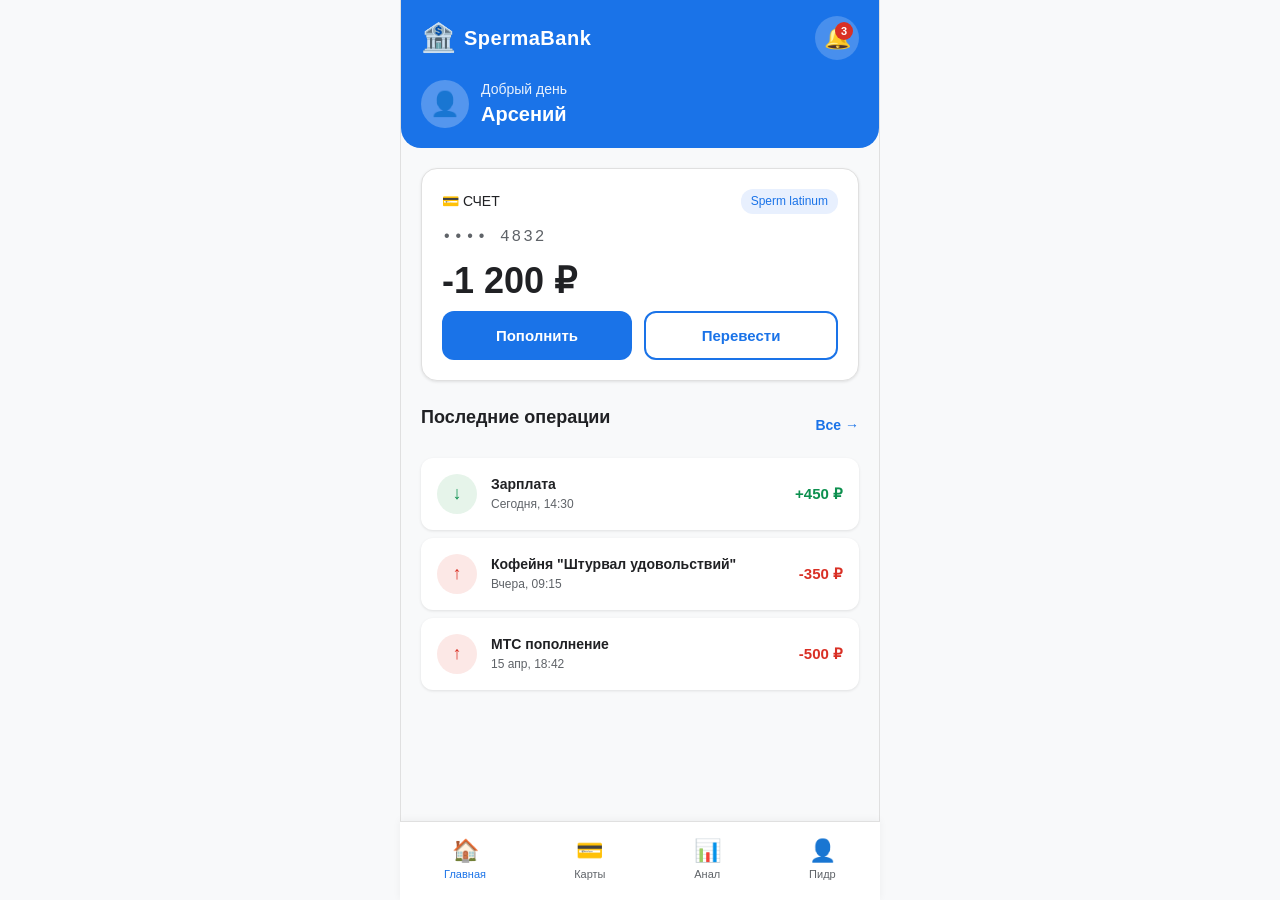
==== index.html @ de1b1887 "Add files via upload" ====
<!DOCTYPE html>
<html lang="ru">
<head>
    <meta charset="UTF-8">
    <meta name="viewport" content="width=device-width, initial-scale=1.0, maximum-scale=1.0, user-scalable=no">
    <title>SpermMobile</title>
    <link rel="stylesheet" href="styles.css">
</head>
<body>
    <!-- Верхняя панель -->
    <header class="header">
        <div class="header-top">
            <div class="logo">
                <span class="logo-icon">🏦</span>
                <span class="logo-text">SpermaBank</span>
            </div>
            <button class="notification-btn">
                <span class="bell-icon">🔔</span>
                <span class="badge">3</span>
            </button>
        </div>
        <div class="user-greeting">
            <div class="avatar">👤</div>
            <div>
                <div class="greeting-text">Добрый день</div>
                <div class="user-name">Арсений</div>
            </div>
        </div>
    </header>

    <!-- Основной контент -->
    <main class="main-content">
        <!-- Баланс карты -->
        <section class="balance-card">
            <div class="card-header">
                <span>💳 СЧЕТ</span>
                <span class="card-type">Sperm latinum</span>
            </div>
            <div class="card-number">•••• 4832</div>
            <div class="balance-amount">-1 200 ₽</div>
            <div class="card-actions">
                <button class="action-btn">Пополнить</button>
                <button class="action-btn outline">Перевести</button>
            </div>
        </section>

        <!-- История операций -->
        <section class="history">
            <div class="history-header">
                <h2 class="section-title">Последние операции</h2>
                <button class="link-btn">Все →</button>
            </div>
            <div class="transaction">
                <div class="transaction-icon income">↓</div>
                <div class="transaction-info">
                    <div class="transaction-name">Зарплата</div>
                    <div class="transaction-date">Сегодня, 14:30</div>
                </div>
                <div class="transaction-amount income">+450 ₽</div>
            </div>
            <div class="transaction">
                <div class="transaction-icon expense">↑</div>
                <div class="transaction-info">
                    <div class="transaction-name">Кофейня "Штурвал удовольствий"</div>
                    <div class="transaction-date">Вчера, 09:15</div>
                </div>
                <div class="transaction-amount expense">-350 ₽</div>
            </div>
            <div class="transaction">
                <div class="transaction-icon expense">↑</div>
                <div class="transaction-info">
                    <div class="transaction-name">МТС пополнение</div>
                    <div class="transaction-date">15 апр, 18:42</div>
                </div>
                <div class="transaction-amount expense">-500 ₽</div>
            </div>
        </section>

    <!-- Нижняя навигация -->
    <nav class="bottom-nav">
        <button class="nav-item active">
            <span class="nav-icon">🏠</span>
            <span>Главная</span>
        </button>
        <button class="nav-item">
            <span class="nav-icon">💳</span>
            <span>Карты</span>
        </button>
        <button class="nav-item">
            <span class="nav-icon">📊</span>
            <span>Анал</span>
        </button>
        <button class="nav-item">
            <span class="nav-icon">👤</span>
            <span>Пидр</span>
        </button>
    </nav>
</body>
</html>
---- styles.css ----
/* Базовые стили для мобильного банка */
* {
    margin: 0;
    padding: 0;
    box-sizing: border-box;
    -webkit-tap-highlight-color: transparent;
}

:root {
    --primary: #1a73e8;
    --primary-dark: #1557b0;
    --success: #0d904f;
    --danger: #d93025;
    --bg: #f8f9fa;
    --card-bg: #ffffff;
    --text: #202124;
    --text-secondary: #5f6368;
    --border: #e0e0e0;
    --shadow: 0 1px 3px rgba(0,0,0,0.1);
    --radius: 16px;
}

body {
    font-family: -apple-system, BlinkMacSystemFont, 'Segoe UI', Roboto, Oxygen, Ubuntu, sans-serif;
    background: var(--bg);
    color: var(--text);
    max-width: 480px;
    margin: 0 auto;
    min-height: 100vh;
    position: relative;
    padding-bottom: 80px;
    line-height: 1.4;
    -webkit-font-smoothing: antialiased;
}

/* Шапка */
.header {
    background: var(--primary);
    color: white;
    padding: 16px 20px 20px;
    border-radius: 0 0 20px 20px;
}

.header-top {
    display: flex;
    justify-content: space-between;
    align-items: center;
    margin-bottom: 20px;
}

.logo {
    display: flex;
    align-items: center;
    gap: 8px;
}

.logo-icon {
    font-size: 28px;
}

.logo-text {
    font-size: 20px;
    font-weight: 700;
    letter-spacing: 0.5px;
}

.notification-btn {
    background: rgba(255,255,255,0.2);
    border: none;
    color: white;
    width: 44px;
    height: 44px;
    border-radius: 50%;
    font-size: 20px;
    position: relative;
    cursor: pointer;
    display: flex;
    align-items: center;
    justify-content: center;
}

.bell-icon {
    font-size: 22px;
}

.badge {
    position: absolute;
    top: 6px;
    right: 6px;
    background: var(--danger);
    color: white;
    font-size: 11px;
    font-weight: 700;
    width: 18px;
    height: 18px;
    border-radius: 50%;
    display: flex;
    align-items: center;
    justify-content: center;
}

.user-greeting {
    display: flex;
    align-items: center;
    gap: 12px;
}

.avatar {
    width: 48px;
    height: 48px;
    background: rgba(255,255,255,0.25);
    border-radius: 50%;
    display: flex;
    align-items: center;
    justify-content: center;
    font-size: 24px;
}

.greeting-text {
    font-size: 14px;
    opacity: 0.9;
}

.user-name {
    font-size: 20px;
    font-weight: 600;
}

/* Основной контент */
.main-content {
    padding: 20px;
}

/* Карта баланса */
.balance-card {
    background: var(--card-bg);
    border-radius: var(--radius);
    padding: 20px;
    box-shadow: var(--shadow);
    margin-bottom: 24px;
    border: 1px solid var(--border);
}

.card-header {
    display: flex;
    justify-content: space-between;
    align-items: center;
    margin-bottom: 12px;
    font-size: 14px;
}

.card-type {
    font-size: 12px;
    background: #e8f0fe;
    color: var(--primary);
    padding: 4px 10px;
    border-radius: 12px;
    font-weight: 500;
}

.card-number {
    font-family: 'Courier New', monospace;
    font-size: 16px;
    color: var(--text-secondary);
    margin-bottom: 8px;
    letter-spacing: 2px;
}

.balance-amount {
    font-size: 36px;
    font-weight: 700;
    color: var(--text);
    margin-bottom: 4px;
}

.balance-change {
    font-size: 14px;
    font-weight: 500;
    margin-bottom: 16px;
}

.balance-change.positive {
    color: var(--success);
}

.card-actions {
    display: flex;
    gap: 12px;
}

.action-btn {
    flex: 1;
    padding: 14px;
    border-radius: 12px;
    border: none;
    font-size: 15px;
    font-weight: 600;
    cursor: pointer;
    background: var(--primary);
    color: white;
}

.action-btn.outline {
    background: white;
    color: var(--primary);
    border: 2px solid var(--primary);
}

/* Секции */
.section-title {
    font-size: 18px;
    font-weight: 700;
    margin-bottom: 16px;
    color: var(--text);
}

/* Сетка действий */
.quick-actions {
    margin-bottom: 24px;
}

.actions-grid {
    display: grid;
    grid-template-columns: repeat(3, 1fr);
    gap: 12px;
}

.action-item {
    background: var(--card-bg);
    border: 1px solid var(--border);
    border-radius: 12px;
    padding: 20px 12px;
    display: flex;
    flex-direction: column;
    align-items: center;
    gap: 8px;
    cursor: pointer;
    font-size: 13px;
    font-weight: 500;
    color: var(--text);
    box-shadow: var(--shadow);
    transition: transform 0.1s;
}

.action-item:active {
    transform: scale(0.97);
}

.action-icon {
    font-size: 28px;
}

/* История */
.history {
    margin-bottom: 24px;
}

.history-header {
    display: flex;
    justify-content: space-between;
    align-items: center;
    margin-bottom: 12px;
}

.link-btn {
    background: none;
    border: none;
    color: var(--primary);
    font-weight: 600;
    font-size: 14px;
    cursor: pointer;
}

.transaction {
    display: flex;
    align-items: center;
    gap: 14px;
    background: var(--card-bg);
    padding: 16px;
    border-radius: 12px;
    margin-bottom: 8px;
    box-shadow: var(--shadow);
}

.transaction-icon {
    width: 40px;
    height: 40px;
    border-radius: 50%;
    display: flex;
    align-items: center;
    justify-content: center;
    font-weight: 700;
    font-size: 18px;
    flex-shrink: 0;
}

.transaction-icon.income {
    background: #e6f4ea;
    color: var(--success);
}

.transaction-icon.expense {
    background: #fce8e6;
    color: var(--danger);
}

.transaction-info {
    flex: 1;
}

.transaction-name {
    font-weight: 600;
    font-size: 14px;
    margin-bottom: 2px;
}

.transaction-date {
    font-size: 12px;
    color: var(--text-secondary);
}

.transaction-amount {
    font-weight: 700;
    font-size: 15px;
}

.transaction-amount.income {
    color: var(--success);
}

.transaction-amount.expense {
    color: var(--danger);
}

/* Предложения */
.offers {
    margin-bottom: 24px;
}

.offer-card {
    background: linear-gradient(135deg, #667eea 0%, #764ba2 100%);
    border-radius: var(--radius);
    padding: 20px;
    margin-bottom: 12px;
    color: white;
}

.offer-card.savings {
    background: linear-gradient(135deg, #0ba360 0%, #3cba92 100%);
}

.offer-content {
    position: relative;
}

.offer-badge {
    display: inline-block;
    background: rgba(255,255,255,0.3);
    padding: 4px 12px;
    border-radius: 20px;
    font-size: 12px;
    font-weight: 600;
    margin-bottom: 12px;
}

.offer-content h3 {
    font-size: 18px;
    margin-bottom: 6px;
}

.offer-content p {
    font-size: 14px;
    margin-bottom: 14px;
    opacity: 0.95;
}

.offer-btn {
    background: white;
    color: #333;
    border: none;
    padding: 10px 24px;
    border-radius: 25px;
    font-weight: 700;
    font-size: 14px;
    cursor: pointer;
}

/* Нижняя навигация */
.bottom-nav {
    position: fixed;
    bottom: 0;
    left: 50%;
    transform: translateX(-50%);
    width: 100%;
    max-width: 480px;
    background: var(--card-bg);
    display: flex;
    justify-content: space-around;
    padding: 8px 0 12px;
    border-top: 1px solid var(--border);
    box-shadow: 0 -1px 8px rgba(0,0,0,0.05);
    z-index: 100;
}

.nav-item {
    background: none;
    border: none;
    display: flex;
    flex-direction: column;
    align-items: center;
    gap: 4px;
    font-size: 11px;
    color: var(--text-secondary);
    cursor: pointer;
    padding: 8px 16px;
    border-radius: 12px;
    transition: all 0.2s;
    font-weight: 500;
}

.nav-item.active {
    color: var(--primary);
}

.nav-icon {
    font-size: 22px;
}

/* Адаптивность для разных мобильных */
@media (max-width: 380px) {
    .balance-amount {
        font-size: 30px;
    }
    
    .actions-grid {
        grid-template-columns: repeat(3, 1fr);
        gap: 8px;
    }
    
    .action-item {
        padding: 14px 8px;
    }
}

@media (min-width: 481px) {
    body {
        border-left: 1px solid var(--border);
        border-right: 1px solid var(--border);
    }
}
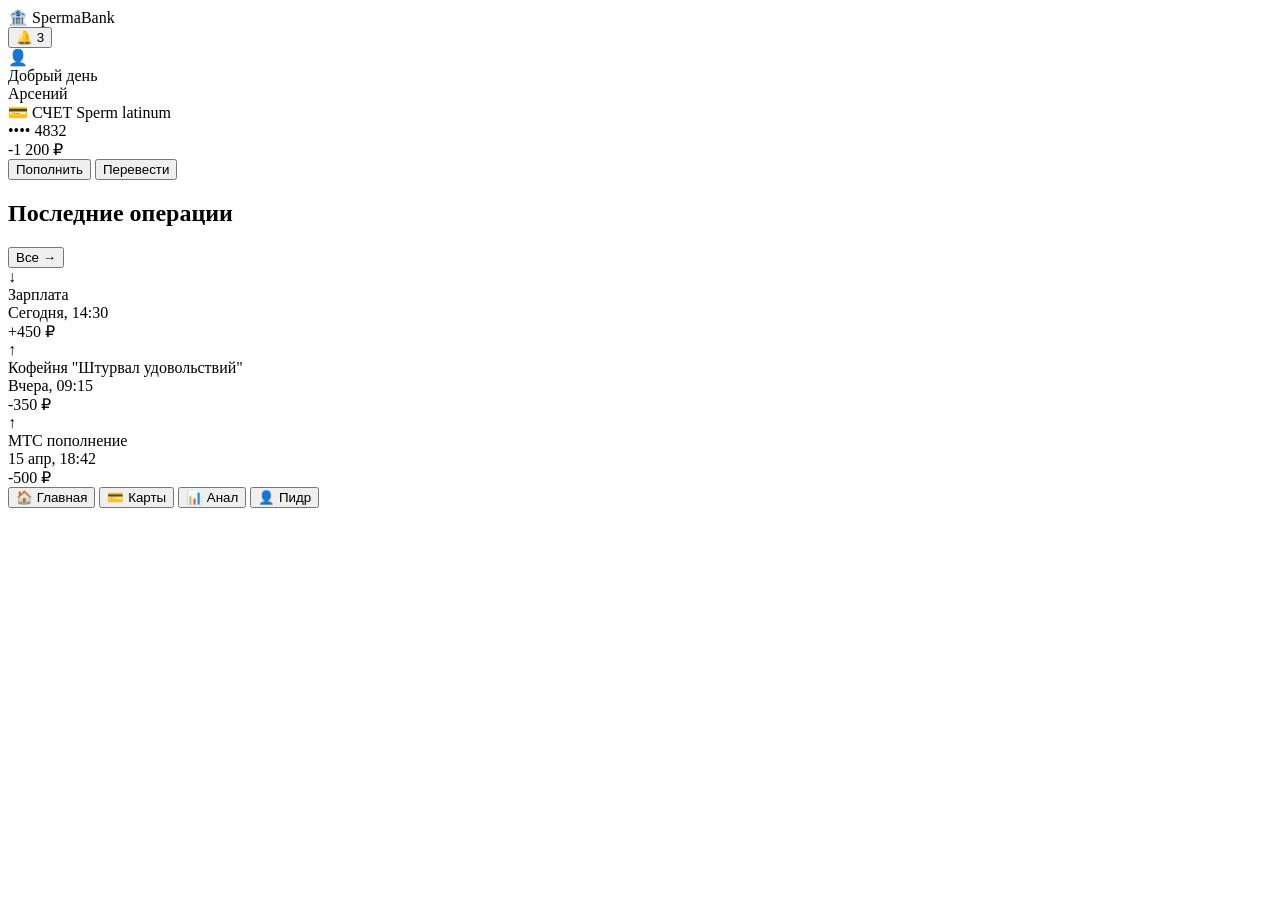
==== commit b85b13d2: "Update index.html" ====
--- a/index.html
+++ b/index.html
@@ -3,10 +3,21 @@
 <head>
     <meta charset="UTF-8">
     <meta name="viewport" content="width=device-width, initial-scale=1.0, maximum-scale=1.0, user-scalable=no">
-    <title>SpermMobile</title>
-    <link rel="stylesheet" href="styles.css">
-</head>
-<body>
+    
+    <!-- Иконка для iOS (iPhone/iPad) при добавлении на домашний экран -->
+    <link rel="apple-touch-icon" href="Иконка.png">
+    <link rel="apple-touch-icon" sizes="180x180" href="Иконка.png">
+    <link rel="apple-touch-icon" sizes="152x152" href="Иконка.png">
+    <link rel="apple-touch-icon" sizes="120x120" href="Иконка.png">
+    
+    <!-- Дополнительно: стандартный favicon -->
+    <link rel="icon" type="image/png" href="Иконка.png">
+    <link rel="shortcut icon" type="image/png" href="Иконка.png">
+    
+    <!-- Настройка отображения как веб-приложения на iOS -->
+    <meta name="apple-mobile-web-app-capable" content="yes">
+    <meta name="apple-mobile-web-app-status-bar-style" content="black-translucent">
+    <meta name="apple-mobile-web-app-title" content="МобайлБанк">
     <!-- Верхняя панель -->
     <header class="header">
         <div class="header-top">
@@ -96,4 +107,4 @@
         </button>
     </nav>
 </body>
-</html>+</html>
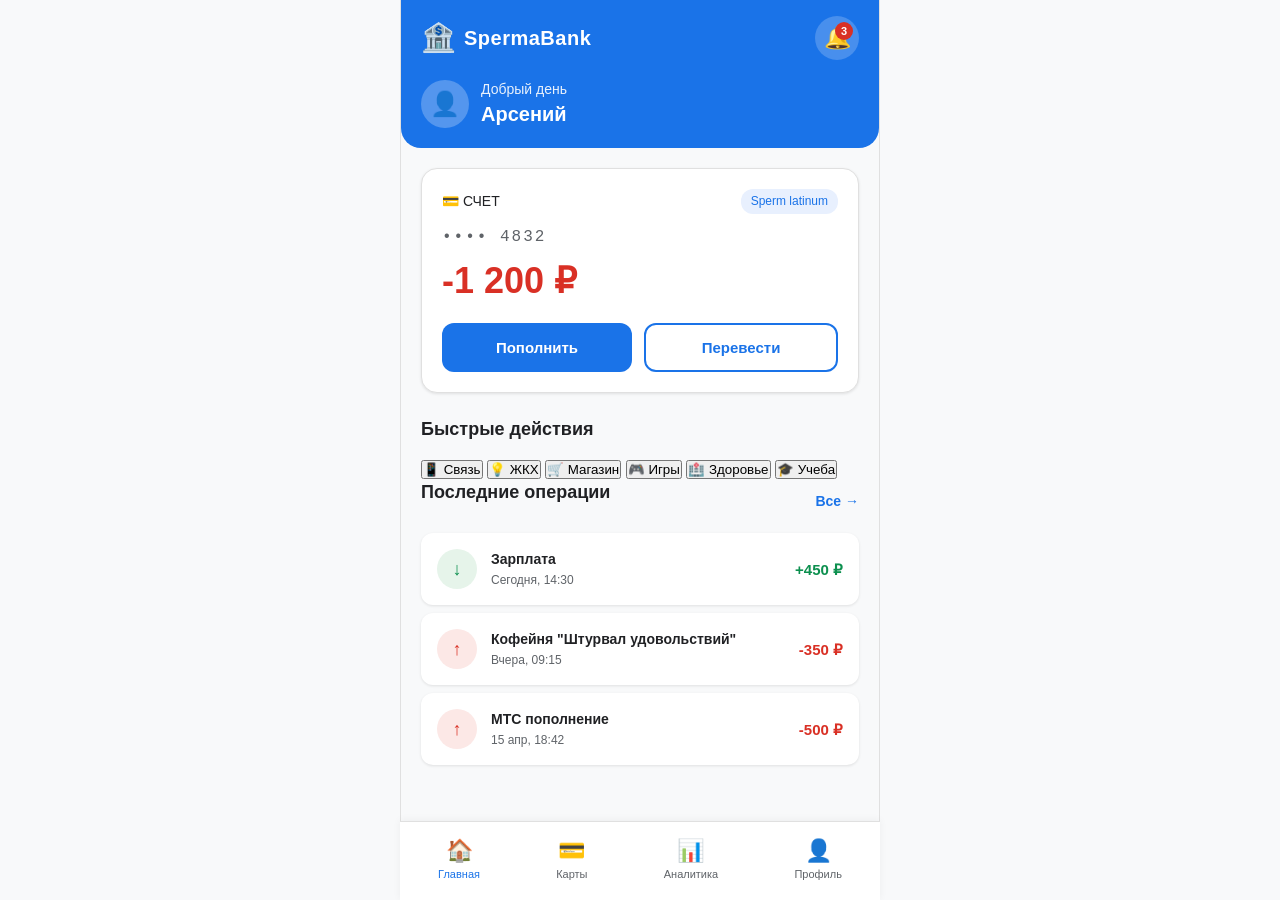
==== commit 6f93c2b2: "Update index.html" ====
--- a/index.html
+++ b/index.html
@@ -17,7 +17,12 @@
     <!-- Настройка отображения как веб-приложения на iOS -->
     <meta name="apple-mobile-web-app-capable" content="yes">
     <meta name="apple-mobile-web-app-status-bar-style" content="black-translucent">
-    <meta name="apple-mobile-web-app-title" content="МобайлБанк">
+    <meta name="apple-mobile-web-app-title" content="SpermaBank">
+    
+    <title>SpermaBank</title>
+    <link rel="stylesheet" href="styles.css">
+</head>
+<body>
     <!-- Верхняя панель -->
     <header class="header">
         <div class="header-top">
@@ -48,10 +53,41 @@
                 <span class="card-type">Sperm latinum</span>
             </div>
             <div class="card-number">•••• 4832</div>
-            <div class="balance-amount">-1 200 ₽</div>
+            <div class="balance-amount negative">-1 200 ₽</div>
             <div class="card-actions">
                 <button class="action-btn">Пополнить</button>
                 <button class="action-btn outline">Перевести</button>
+            </div>
+        </section>
+
+        <!-- Быстрые действия -->
+        <section class="quick-actions">
+            <h2 class="section-title">Быстрые действия</h2>
+            <div class="actions-grid">
+                <button class="action-item">
+                    <span class="action-icon">📱</span>
+                    <span>Связь</span>
+                </button>
+                <button class="action-item">
+                    <span class="action-icon">💡</span>
+                    <span>ЖКХ</span>
+                </button>
+                <button class="action-item">
+                    <span class="action-icon">🛒</span>
+                    <span>Магазин</span>
+                </button>
+                <button class="action-item">
+                    <span class="action-icon">🎮</span>
+                    <span>Игры</span>
+                </button>
+                <button class="action-item">
+                    <span class="action-icon">🏥</span>
+                    <span>Здоровье</span>
+                </button>
+                <button class="action-item">
+                    <span class="action-icon">🎓</span>
+                    <span>Учеба</span>
+                </button>
             </div>
         </section>
 
@@ -86,6 +122,7 @@
                 <div class="transaction-amount expense">-500 ₽</div>
             </div>
         </section>
+    </main>
 
     <!-- Нижняя навигация -->
     <nav class="bottom-nav">
@@ -99,11 +136,11 @@
         </button>
         <button class="nav-item">
             <span class="nav-icon">📊</span>
-            <span>Анал</span>
+            <span>Аналитика</span>
         </button>
         <button class="nav-item">
             <span class="nav-icon">👤</span>
-            <span>Пидр</span>
+            <span>Профиль</span>
         </button>
     </nav>
 </body>
--- a/styles.css
+++ b/styles.css
@@ -0,0 +1,351 @@
+/* Базовые стили для мобильного банка */
+* {
+    margin: 0;
+    padding: 0;
+    box-sizing: border-box;
+    -webkit-tap-highlight-color: transparent;
+}
+
+:root {
+    --primary: #1a73e8;
+    --primary-dark: #1557b0;
+    --success: #0d904f;
+    --danger: #d93025;
+    --bg: #f8f9fa;
+    --card-bg: #ffffff;
+    --text: #202124;
+    --text-secondary: #5f6368;
+    --border: #e0e0e0;
+    --shadow: 0 1px 3px rgba(0,0,0,0.1);
+    --radius: 16px;
+}
+
+body {
+    font-family: -apple-system, BlinkMacSystemFont, 'Segoe UI', Roboto, Oxygen, Ubuntu, sans-serif;
+    background: var(--bg);
+    color: var(--text);
+    max-width: 480px;
+    margin: 0 auto;
+    min-height: 100vh;
+    position: relative;
+    padding-bottom: 80px;
+    line-height: 1.4;
+    -webkit-font-smoothing: antialiased;
+}
+
+/* Шапка */
+.header {
+    background: var(--primary);
+    color: white;
+    padding: 16px 20px 20px;
+    border-radius: 0 0 20px 20px;
+}
+
+.header-top {
+    display: flex;
+    justify-content: space-between;
+    align-items: center;
+    margin-bottom: 20px;
+}
+
+.logo {
+    display: flex;
+    align-items: center;
+    gap: 8px;
+}
+
+.logo-icon {
+    font-size: 28px;
+}
+
+.logo-text {
+    font-size: 20px;
+    font-weight: 700;
+    letter-spacing: 0.5px;
+}
+
+.notification-btn {
+    background: rgba(255,255,255,0.2);
+    border: none;
+    color: white;
+    width: 44px;
+    height: 44px;
+    border-radius: 50%;
+    font-size: 20px;
+    position: relative;
+    cursor: pointer;
+    display: flex;
+    align-items: center;
+    justify-content: center;
+}
+
+.bell-icon {
+    font-size: 22px;
+}
+
+.badge {
+    position: absolute;
+    top: 6px;
+    right: 6px;
+    background: var(--danger);
+    color: white;
+    font-size: 11px;
+    font-weight: 700;
+    width: 18px;
+    height: 18px;
+    border-radius: 50%;
+    display: flex;
+    align-items: center;
+    justify-content: center;
+}
+
+.user-greeting {
+    display: flex;
+    align-items: center;
+    gap: 12px;
+}
+
+.avatar {
+    width: 48px;
+    height: 48px;
+    background: rgba(255,255,255,0.25);
+    border-radius: 50%;
+    display: flex;
+    align-items: center;
+    justify-content: center;
+    font-size: 24px;
+}
+
+.greeting-text {
+    font-size: 14px;
+    opacity: 0.9;
+}
+
+.user-name {
+    font-size: 20px;
+    font-weight: 600;
+}
+
+/* Основной контент */
+.main-content {
+    padding: 20px;
+}
+
+/* Карта баланса */
+.balance-card {
+    background: var(--card-bg);
+    border-radius: var(--radius);
+    padding: 20px;
+    box-shadow: var(--shadow);
+    margin-bottom: 24px;
+    border: 1px solid var(--border);
+}
+
+.card-header {
+    display: flex;
+    justify-content: space-between;
+    align-items: center;
+    margin-bottom: 12px;
+    font-size: 14px;
+}
+
+.card-type {
+    font-size: 12px;
+    background: #e8f0fe;
+    color: var(--primary);
+    padding: 4px 10px;
+    border-radius: 12px;
+    font-weight: 500;
+}
+
+.card-number {
+    font-family: 'Courier New', monospace;
+    font-size: 16px;
+    color: var(--text-secondary);
+    margin-bottom: 8px;
+    letter-spacing: 2px;
+}
+
+.balance-amount {
+    font-size: 36px;
+    font-weight: 700;
+    color: var(--danger);
+    margin-bottom: 16px;
+}
+
+.card-actions {
+    display: flex;
+    gap: 12px;
+}
+
+.action-btn {
+    flex: 1;
+    padding: 14px;
+    border-radius: 12px;
+    border: none;
+    font-size: 15px;
+    font-weight: 600;
+    cursor: pointer;
+    background: var(--primary);
+    color: white;
+    transition: background 0.2s;
+}
+
+.action-btn:hover {
+    background: var(--primary-dark);
+}
+
+.action-btn.outline {
+    background: white;
+    color: var(--primary);
+    border: 2px solid var(--primary);
+}
+
+.action-btn.outline:hover {
+    background: #f0f6ff;
+}
+
+/* Секции */
+.section-title {
+    font-size: 18px;
+    font-weight: 700;
+    margin-bottom: 16px;
+    color: var(--text);
+}
+
+/* История */
+.history {
+    margin-bottom: 24px;
+}
+
+.history-header {
+    display: flex;
+    justify-content: space-between;
+    align-items: center;
+    margin-bottom: 12px;
+}
+
+.link-btn {
+    background: none;
+    border: none;
+    color: var(--primary);
+    font-weight: 600;
+    font-size: 14px;
+    cursor: pointer;
+}
+
+.transaction {
+    display: flex;
+    align-items: center;
+    gap: 14px;
+    background: var(--card-bg);
+    padding: 16px;
+    border-radius: 12px;
+    margin-bottom: 8px;
+    box-shadow: var(--shadow);
+}
+
+.transaction-icon {
+    width: 40px;
+    height: 40px;
+    border-radius: 50%;
+    display: flex;
+    align-items: center;
+    justify-content: center;
+    font-weight: 700;
+    font-size: 18px;
+    flex-shrink: 0;
+}
+
+.transaction-icon.income {
+    background: #e6f4ea;
+    color: var(--success);
+}
+
+.transaction-icon.expense {
+    background: #fce8e6;
+    color: var(--danger);
+}
+
+.transaction-info {
+    flex: 1;
+}
+
+.transaction-name {
+    font-weight: 600;
+    font-size: 14px;
+    margin-bottom: 2px;
+}
+
+.transaction-date {
+    font-size: 12px;
+    color: var(--text-secondary);
+}
+
+.transaction-amount {
+    font-weight: 700;
+    font-size: 15px;
+}
+
+.transaction-amount.income {
+    color: var(--success);
+}
+
+.transaction-amount.expense {
+    color: var(--danger);
+}
+
+/* Нижняя навигация */
+.bottom-nav {
+    position: fixed;
+    bottom: 0;
+    left: 50%;
+    transform: translateX(-50%);
+    width: 100%;
+    max-width: 480px;
+    background: var(--card-bg);
+    display: flex;
+    justify-content: space-around;
+    padding: 8px 0 12px;
+    border-top: 1px solid var(--border);
+    box-shadow: 0 -1px 8px rgba(0,0,0,0.05);
+    z-index: 100;
+}
+
+.nav-item {
+    background: none;
+    border: none;
+    display: flex;
+    flex-direction: column;
+    align-items: center;
+    gap: 4px;
+    font-size: 11px;
+    color: var(--text-secondary);
+    cursor: pointer;
+    padding: 8px 16px;
+    border-radius: 12px;
+    transition: all 0.2s;
+    font-weight: 500;
+}
+
+.nav-item.active {
+    color: var(--primary);
+}
+
+.nav-icon {
+    font-size: 22px;
+}
+
+/* Адаптивность для разных мобильных */
+@media (max-width: 380px) {
+    .balance-amount {
+        font-size: 30px;
+    }
+}
+
+@media (min-width: 481px) {
+    body {
+        border-left: 1px solid var(--border);
+        border-right: 1px solid var(--border);
+    }
+}
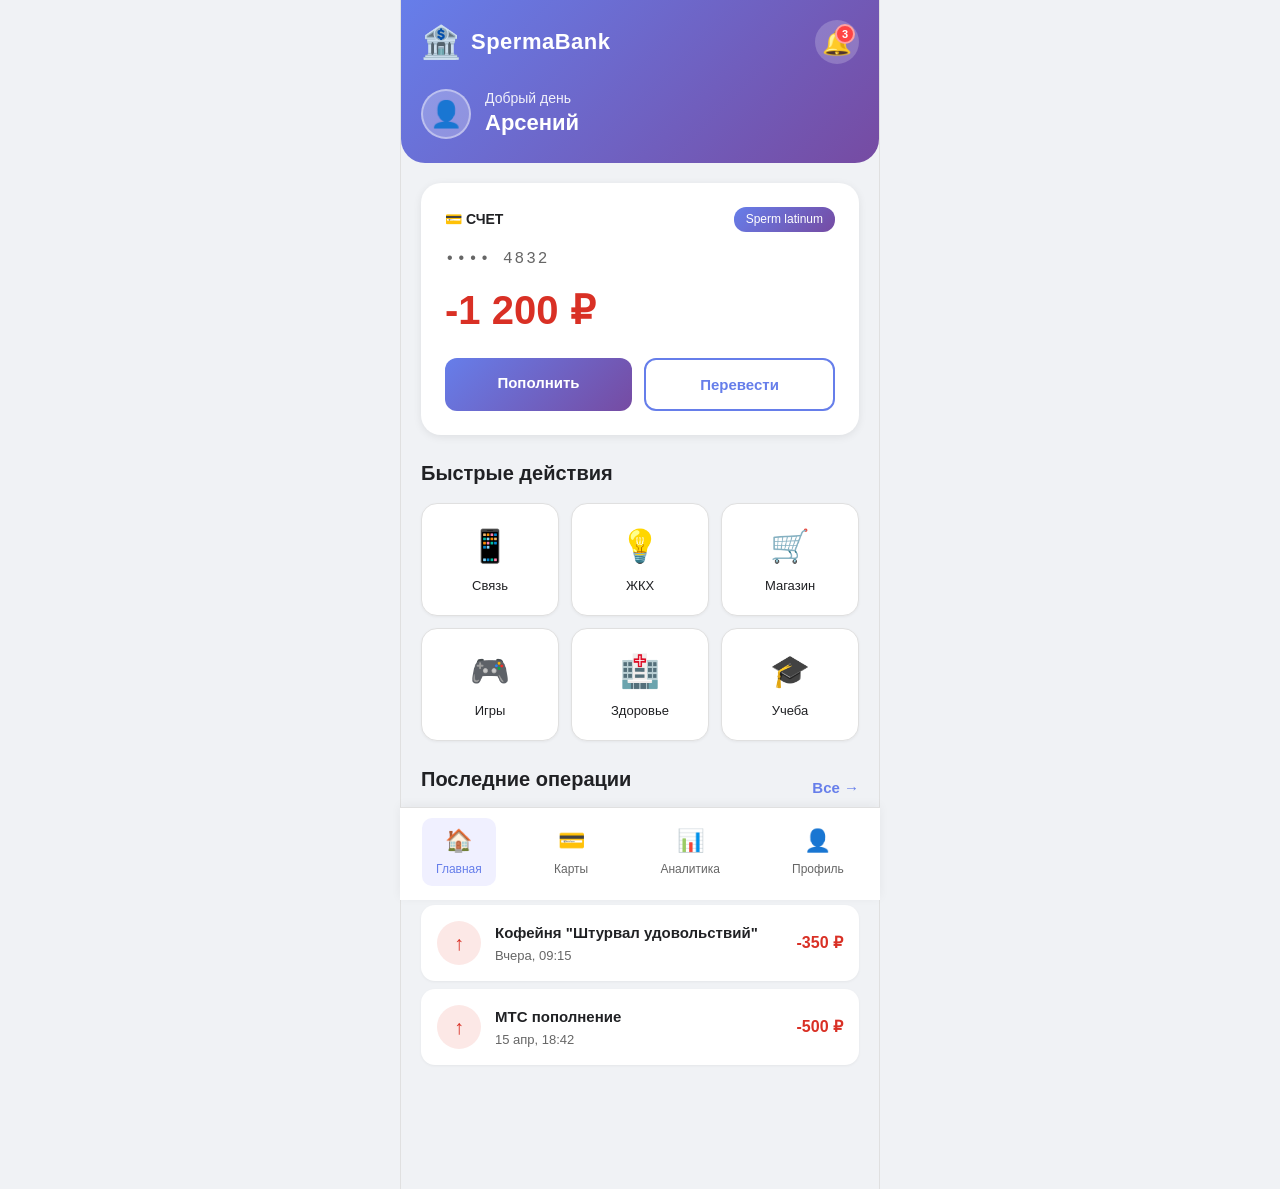
==== commit 309c9249: "Update index.html" ====
--- a/index.html
+++ b/index.html
@@ -20,7 +20,445 @@
     <meta name="apple-mobile-web-app-title" content="SpermaBank">
     
     <title>SpermaBank</title>
-    <link rel="stylesheet" href="styles.css">
+    
+    <style>
+        /* Базовые стили для мобильного банка SpermaBank */
+        * {
+            margin: 0;
+            padding: 0;
+            box-sizing: border-box;
+            -webkit-tap-highlight-color: transparent;
+        }
+
+        :root {
+            --primary: #1a73e8;
+            --primary-dark: #1557b0;
+            --success: #0d904f;
+            --danger: #d93025;
+            --bg: #f8f9fa;
+            --card-bg: #ffffff;
+            --text: #202124;
+            --text-secondary: #5f6368;
+            --border: #e0e0e0;
+            --shadow: 0 1px 3px rgba(0,0,0,0.1);
+            --radius: 16px;
+        }
+
+        body {
+            font-family: -apple-system, BlinkMacSystemFont, 'Segoe UI', Roboto, Oxygen, Ubuntu, sans-serif;
+            background: #f0f2f5;
+            color: var(--text);
+            max-width: 480px;
+            margin: 0 auto;
+            min-height: 100vh;
+            position: relative;
+            padding-bottom: 80px;
+            line-height: 1.4;
+            -webkit-font-smoothing: antialiased;
+        }
+
+        /* Шапка */
+        .header {
+            background: linear-gradient(135deg, #667eea 0%, #764ba2 100%);
+            color: white;
+            padding: 20px 20px 24px;
+            border-radius: 0 0 24px 24px;
+        }
+
+        .header-top {
+            display: flex;
+            justify-content: space-between;
+            align-items: center;
+            margin-bottom: 24px;
+        }
+
+        .logo {
+            display: flex;
+            align-items: center;
+            gap: 10px;
+        }
+
+        .logo-icon {
+            font-size: 32px;
+        }
+
+        .logo-text {
+            font-size: 22px;
+            font-weight: 700;
+            letter-spacing: 0.5px;
+        }
+
+        .notification-btn {
+            background: rgba(255,255,255,0.2);
+            border: none;
+            color: white;
+            width: 44px;
+            height: 44px;
+            border-radius: 50%;
+            font-size: 20px;
+            position: relative;
+            cursor: pointer;
+            display: flex;
+            align-items: center;
+            justify-content: center;
+            transition: background 0.3s;
+        }
+
+        .notification-btn:hover {
+            background: rgba(255,255,255,0.3);
+        }
+
+        .bell-icon {
+            font-size: 24px;
+        }
+
+        .badge {
+            position: absolute;
+            top: 4px;
+            right: 4px;
+            background: #ff4444;
+            color: white;
+            font-size: 11px;
+            font-weight: 700;
+            width: 20px;
+            height: 20px;
+            border-radius: 50%;
+            display: flex;
+            align-items: center;
+            justify-content: center;
+            border: 2px solid rgba(255,255,255,0.5);
+        }
+
+        .user-greeting {
+            display: flex;
+            align-items: center;
+            gap: 14px;
+        }
+
+        .avatar {
+            width: 50px;
+            height: 50px;
+            background: rgba(255,255,255,0.25);
+            border-radius: 50%;
+            display: flex;
+            align-items: center;
+            justify-content: center;
+            font-size: 26px;
+            border: 2px solid rgba(255,255,255,0.4);
+        }
+
+        .greeting-text {
+            font-size: 14px;
+            opacity: 0.9;
+        }
+
+        .user-name {
+            font-size: 22px;
+            font-weight: 600;
+        }
+
+        /* Основной контент */
+        .main-content {
+            padding: 20px;
+        }
+
+        /* Карта баланса */
+        .balance-card {
+            background: white;
+            border-radius: 20px;
+            padding: 24px;
+            box-shadow: 0 2px 8px rgba(0,0,0,0.08);
+            margin-bottom: 24px;
+        }
+
+        .card-header {
+            display: flex;
+            justify-content: space-between;
+            align-items: center;
+            margin-bottom: 16px;
+            font-size: 14px;
+            font-weight: 600;
+        }
+
+        .card-type {
+            font-size: 12px;
+            background: linear-gradient(135deg, #667eea 0%, #764ba2 100%);
+            color: white;
+            padding: 4px 12px;
+            border-radius: 12px;
+            font-weight: 500;
+        }
+
+        .card-number {
+            font-family: 'Courier New', monospace;
+            font-size: 16px;
+            color: #666;
+            margin-bottom: 12px;
+            letter-spacing: 2px;
+        }
+
+        .balance-amount {
+            font-size: 40px;
+            font-weight: 700;
+            color: #d93025;
+            margin-bottom: 20px;
+        }
+
+        .card-actions {
+            display: flex;
+            gap: 12px;
+        }
+
+        .action-btn {
+            flex: 1;
+            padding: 14px;
+            border-radius: 12px;
+            border: none;
+            font-size: 15px;
+            font-weight: 600;
+            cursor: pointer;
+            background: linear-gradient(135deg, #667eea 0%, #764ba2 100%);
+            color: white;
+            text-decoration: none;
+            display: inline-block;
+            text-align: center;
+            transition: all 0.3s;
+        }
+
+        .action-btn:hover {
+            transform: translateY(-2px);
+            box-shadow: 0 4px 15px rgba(102, 126, 234, 0.4);
+        }
+
+        .action-btn.outline {
+            background: white;
+            color: #667eea;
+            border: 2px solid #667eea;
+        }
+
+        .action-btn.outline:hover {
+            background: #f0f0ff;
+        }
+
+        /* Секции */
+        .section-title {
+            font-size: 20px;
+            font-weight: 700;
+            margin-bottom: 16px;
+            color: #202124;
+        }
+
+        /* Сетка быстрых действий */
+        .quick-actions {
+            margin-bottom: 24px;
+        }
+
+        .actions-grid {
+            display: grid;
+            grid-template-columns: repeat(3, 1fr);
+            gap: 12px;
+        }
+
+        .action-item {
+            background: white;
+            border: 1px solid #e0e0e0;
+            border-radius: 16px;
+            padding: 20px 12px;
+            display: flex;
+            flex-direction: column;
+            align-items: center;
+            gap: 8px;
+            cursor: pointer;
+            font-size: 13px;
+            font-weight: 500;
+            color: #202124;
+            box-shadow: 0 1px 3px rgba(0,0,0,0.05);
+            text-decoration: none;
+            transition: all 0.3s;
+        }
+
+        .action-item:hover {
+            transform: translateY(-3px);
+            box-shadow: 0 4px 15px rgba(0,0,0,0.1);
+        }
+
+        .action-icon {
+            font-size: 32px;
+        }
+
+        /* История */
+        .history {
+            margin-bottom: 24px;
+        }
+
+        .history-header {
+            display: flex;
+            justify-content: space-between;
+            align-items: center;
+            margin-bottom: 12px;
+        }
+
+        .link-btn {
+            background: none;
+            border: none;
+            color: #667eea;
+            font-weight: 600;
+            font-size: 15px;
+            cursor: pointer;
+            text-decoration: none;
+            transition: color 0.3s;
+        }
+
+        .link-btn:hover {
+            color: #764ba2;
+        }
+
+        .transaction {
+            display: flex;
+            align-items: center;
+            gap: 14px;
+            background: white;
+            padding: 16px;
+            border-radius: 14px;
+            margin-bottom: 8px;
+            box-shadow: 0 1px 3px rgba(0,0,0,0.05);
+            cursor: pointer;
+            text-decoration: none;
+            color: inherit;
+            transition: all 0.3s;
+        }
+
+        .transaction:hover {
+            transform: translateX(5px);
+            box-shadow: 0 2px 10px rgba(0,0,0,0.1);
+        }
+
+        .transaction-icon {
+            width: 44px;
+            height: 44px;
+            border-radius: 50%;
+            display: flex;
+            align-items: center;
+            justify-content: center;
+            font-weight: 700;
+            font-size: 20px;
+            flex-shrink: 0;
+        }
+
+        .transaction-icon.income {
+            background: #e6f4ea;
+            color: #0d904f;
+        }
+
+        .transaction-icon.expense {
+            background: #fce8e6;
+            color: #d93025;
+        }
+
+        .transaction-info {
+            flex: 1;
+        }
+
+        .transaction-name {
+            font-weight: 600;
+            font-size: 15px;
+            margin-bottom: 4px;
+        }
+
+        .transaction-date {
+            font-size: 13px;
+            color: #666;
+        }
+
+        .transaction-amount {
+            font-weight: 700;
+            font-size: 16px;
+        }
+
+        .transaction-amount.income {
+            color: #0d904f;
+        }
+
+        .transaction-amount.expense {
+            color: #d93025;
+        }
+
+        /* Нижняя навигация */
+        .bottom-nav {
+            position: fixed;
+            bottom: 0;
+            left: 50%;
+            transform: translateX(-50%);
+            width: 100%;
+            max-width: 480px;
+            background: white;
+            display: flex;
+            justify-content: space-around;
+            padding: 10px 0 14px;
+            border-top: 1px solid #e0e0e0;
+            box-shadow: 0 -2px 10px rgba(0,0,0,0.05);
+            z-index: 100;
+        }
+
+        .nav-item {
+            background: none;
+            border: none;
+            display: flex;
+            flex-direction: column;
+            align-items: center;
+            gap: 4px;
+            font-size: 12px;
+            color: #666;
+            cursor: pointer;
+            padding: 8px 14px;
+            border-radius: 10px;
+            font-weight: 500;
+            text-decoration: none;
+            transition: all 0.3s;
+        }
+
+        .nav-item:hover {
+            background: #f0f0ff;
+            color: #667eea;
+        }
+
+        .nav-item.active {
+            color: #667eea;
+            background: #f0f0ff;
+        }
+
+        .nav-icon {
+            font-size: 22px;
+        }
+
+        /* Стили для кнопки уведомлений */
+        .notification-btn {
+            text-decoration: none;
+        }
+
+        /* Адаптивность для маленьких экранов */
+        @media (max-width: 380px) {
+            .balance-amount {
+                font-size: 32px;
+            }
+            
+            .actions-grid {
+                grid-template-columns: repeat(3, 1fr);
+                gap: 8px;
+            }
+            
+            .action-item {
+                padding: 14px 6px;
+            }
+        }
+
+        @media (min-width: 481px) {
+            body {
+                border-left: 1px solid #e0e0e0;
+                border-right: 1px solid #e0e0e0;
+            }
+        }
+    </style>
 </head>
 <body>
     <!-- Верхняя панель -->
@@ -30,13 +468,15 @@
                 <span class="logo-icon">🏦</span>
                 <span class="logo-text">SpermaBank</span>
             </div>
-            <button class="notification-btn">
+            <!-- Кнопка уведомлений -->
+            <a href="notifications.html" target="_blank" class="notification-btn">
                 <span class="bell-icon">🔔</span>
                 <span class="badge">3</span>
-            </button>
+            </a>
         </div>
         <div class="user-greeting">
-            <div class="avatar">👤</div>
+            <!-- Аватар с ссылкой на профиль -->
+            <a href="profile.html" target="_blank" class="avatar" style="text-decoration: none; color: white;">👤</a>
             <div>
                 <div class="greeting-text">Добрый день</div>
                 <div class="user-name">Арсений</div>
@@ -52,11 +492,15 @@
                 <span>💳 СЧЕТ</span>
                 <span class="card-type">Sperm latinum</span>
             </div>
-            <div class="card-number">•••• 4832</div>
-            <div class="balance-amount negative">-1 200 ₽</div>
+            <!-- Номер карты кликабельный -->
+            <a href="card-details.html" target="_blank" style="text-decoration: none; color: inherit;">
+                <div class="card-number">•••• 4832</div>
+            </a>
+            <div class="balance-amount">-1 200 ₽</div>
             <div class="card-actions">
-                <button class="action-btn">Пополнить</button>
-                <button class="action-btn outline">Перевести</button>
+                <!-- Кнопки с ссылками -->
+                <a href="top-up.html" target="_blank" class="action-btn">Пополнить</a>
+                <a href="transfer.html" target="_blank" class="action-btn outline">Перевести</a>
             </div>
         </section>
 
@@ -64,30 +508,30 @@
         <section class="quick-actions">
             <h2 class="section-title">Быстрые действия</h2>
             <div class="actions-grid">
-                <button class="action-item">
+                <a href="mobile-topup.html" target="_blank" class="action-item">
                     <span class="action-icon">📱</span>
                     <span>Связь</span>
-                </button>
-                <button class="action-item">
+                </a>
+                <a href="utilities.html" target="_blank" class="action-item">
                     <span class="action-icon">💡</span>
                     <span>ЖКХ</span>
-                </button>
-                <button class="action-item">
+                </a>
+                <a href="shop.html" target="_blank" class="action-item">
                     <span class="action-icon">🛒</span>
                     <span>Магазин</span>
-                </button>
-                <button class="action-item">
+                </a>
+                <a href="games.html" target="_blank" class="action-item">
                     <span class="action-icon">🎮</span>
                     <span>Игры</span>
-                </button>
-                <button class="action-item">
+                </a>
+                <a href="health.html" target="_blank" class="action-item">
                     <span class="action-icon">🏥</span>
                     <span>Здоровье</span>
-                </button>
-                <button class="action-item">
+                </a>
+                <a href="education.html" target="_blank" class="action-item">
                     <span class="action-icon">🎓</span>
                     <span>Учеба</span>
-                </button>
+                </a>
             </div>
         </section>
 
@@ -95,53 +539,57 @@
         <section class="history">
             <div class="history-header">
                 <h2 class="section-title">Последние операции</h2>
-                <button class="link-btn">Все →</button>
+                <a href="history.html" target="_blank" class="link-btn">Все →</a>
             </div>
-            <div class="transaction">
+            
+            <!-- Каждая транзакция кликабельна -->
+            <a href="transaction-details.html?id=1" target="_blank" class="transaction">
                 <div class="transaction-icon income">↓</div>
                 <div class="transaction-info">
                     <div class="transaction-name">Зарплата</div>
                     <div class="transaction-date">Сегодня, 14:30</div>
                 </div>
                 <div class="transaction-amount income">+450 ₽</div>
-            </div>
-            <div class="transaction">
+            </a>
+            
+            <a href="transaction-details.html?id=2" target="_blank" class="transaction">
                 <div class="transaction-icon expense">↑</div>
                 <div class="transaction-info">
                     <div class="transaction-name">Кофейня "Штурвал удовольствий"</div>
                     <div class="transaction-date">Вчера, 09:15</div>
                 </div>
                 <div class="transaction-amount expense">-350 ₽</div>
-            </div>
-            <div class="transaction">
+            </a>
+            
+            <a href="transaction-details.html?id=3" target="_blank" class="transaction">
                 <div class="transaction-icon expense">↑</div>
                 <div class="transaction-info">
                     <div class="transaction-name">МТС пополнение</div>
                     <div class="transaction-date">15 апр, 18:42</div>
                 </div>
                 <div class="transaction-amount expense">-500 ₽</div>
-            </div>
+            </a>
         </section>
     </main>
 
     <!-- Нижняя навигация -->
     <nav class="bottom-nav">
-        <button class="nav-item active">
+        <a href="index.html" target="_blank" class="nav-item active">
             <span class="nav-icon">🏠</span>
             <span>Главная</span>
-        </button>
-        <button class="nav-item">
+        </a>
+        <a href="cards.html" target="_blank" class="nav-item">
             <span class="nav-icon">💳</span>
             <span>Карты</span>
-        </button>
-        <button class="nav-item">
+        </a>
+        <a href="analytics.html" target="_blank" class="nav-item">
             <span class="nav-icon">📊</span>
             <span>Аналитика</span>
-        </button>
-        <button class="nav-item">
+        </a>
+        <a href="profile.html" target="_blank" class="nav-item">
             <span class="nav-icon">👤</span>
             <span>Профиль</span>
-        </button>
+        </a>
     </nav>
 </body>
 </html>
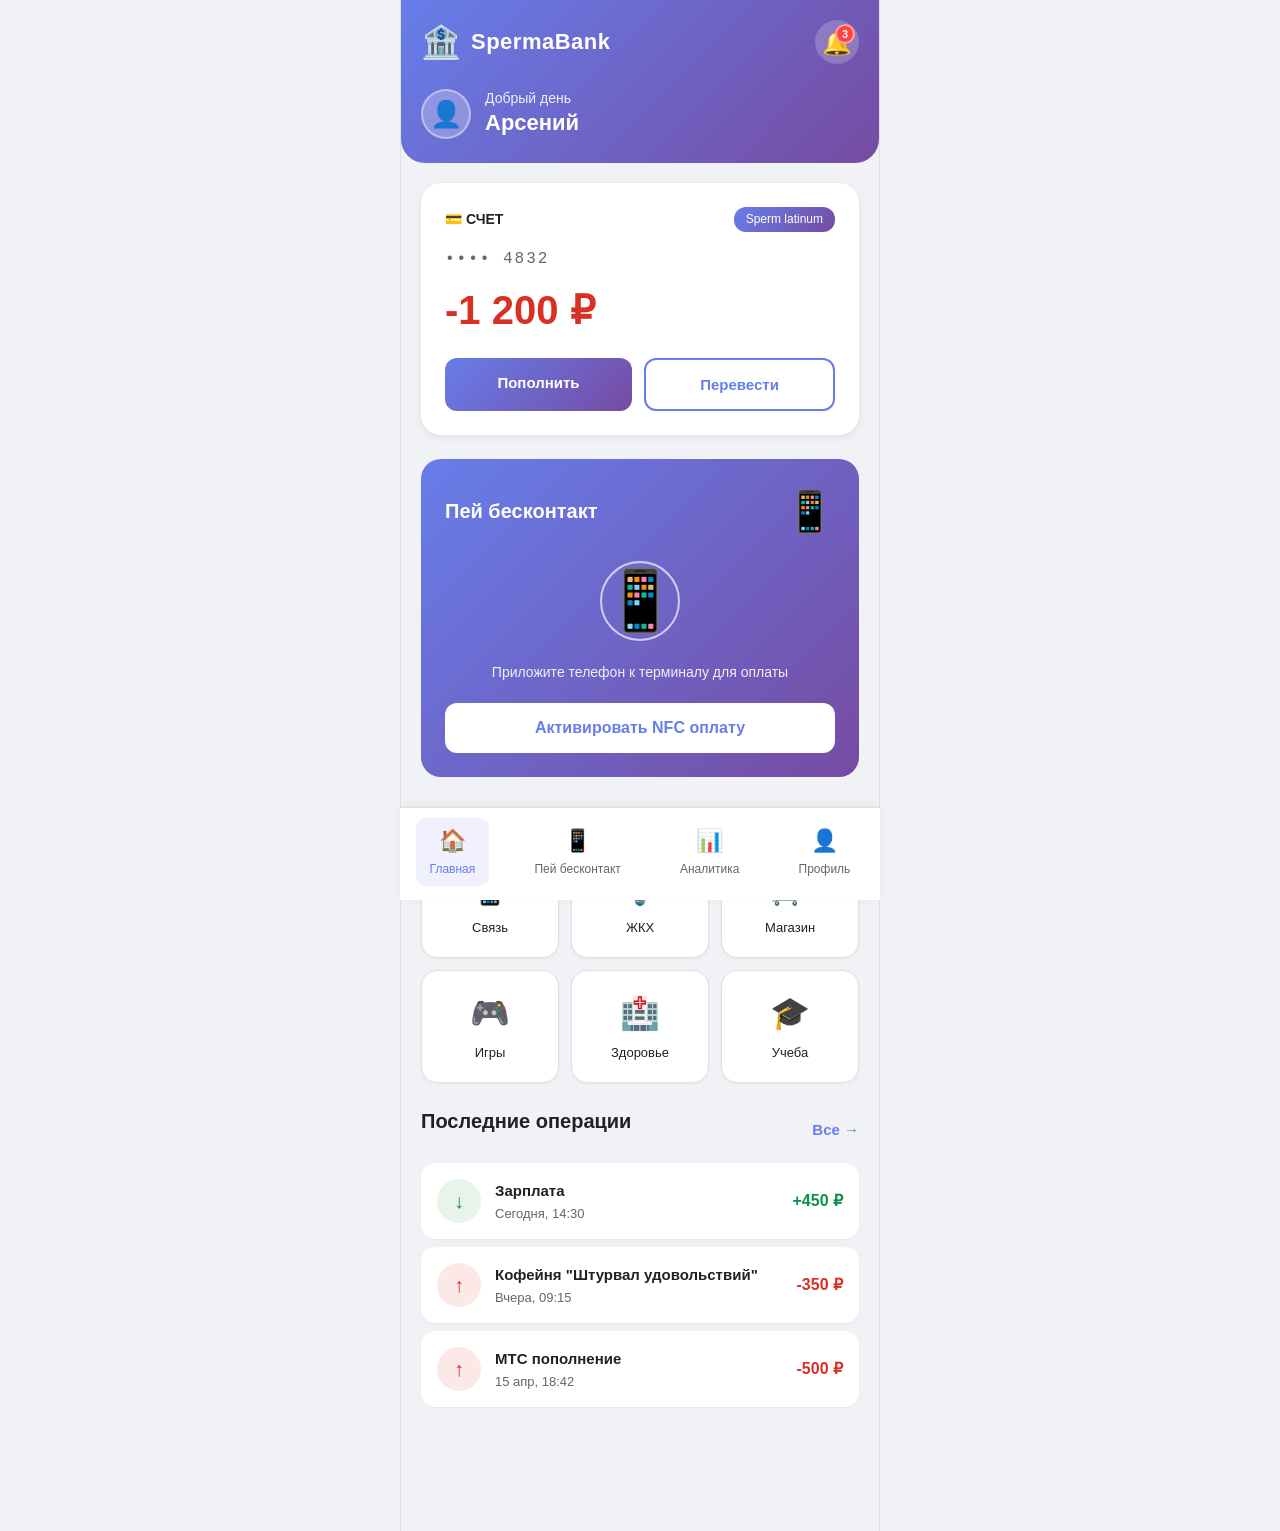
==== commit 3e237d60: "Update index.html" ====
--- a/index.html
+++ b/index.html
@@ -55,6 +55,19 @@
             padding-bottom: 80px;
             line-height: 1.4;
             -webkit-font-smoothing: antialiased;
+            animation: fadeInUp 0.6s ease-out;
+        }
+
+        /* Анимация появления всей страницы */
+        @keyframes fadeInUp {
+            from {
+                opacity: 0;
+                transform: translateY(30px);
+            }
+            to {
+                opacity: 1;
+                transform: translateY(0);
+            }
         }
 
         /* Шапка */
@@ -63,6 +76,18 @@
             color: white;
             padding: 20px 20px 24px;
             border-radius: 0 0 24px 24px;
+            animation: slideDown 0.8s ease-out;
+        }
+
+        @keyframes slideDown {
+            from {
+                opacity: 0;
+                transform: translateY(-50px);
+            }
+            to {
+                opacity: 1;
+                transform: translateY(0);
+            }
         }
 
         .header-top {
@@ -76,6 +101,16 @@
             display: flex;
             align-items: center;
             gap: 10px;
+            animation: pulse 2s ease-in-out infinite;
+        }
+
+        @keyframes pulse {
+            0%, 100% {
+                transform: scale(1);
+            }
+            50% {
+                transform: scale(1.05);
+            }
         }
 
         .logo-icon {
@@ -101,11 +136,31 @@
             display: flex;
             align-items: center;
             justify-content: center;
-            transition: background 0.3s;
+            transition: all 0.3s;
+            text-decoration: none;
+            animation: bounceIn 1s ease-out;
+        }
+
+        @keyframes bounceIn {
+            0% {
+                opacity: 0;
+                transform: scale(0.3);
+            }
+            50% {
+                transform: scale(1.1);
+            }
+            70% {
+                transform: scale(0.9);
+            }
+            100% {
+                opacity: 1;
+                transform: scale(1);
+            }
         }
 
         .notification-btn:hover {
             background: rgba(255,255,255,0.3);
+            transform: rotate(15deg);
         }
 
         .bell-icon {
@@ -127,12 +182,37 @@
             align-items: center;
             justify-content: center;
             border: 2px solid rgba(255,255,255,0.5);
+            animation: shake 2s ease-in-out infinite;
+        }
+
+        @keyframes shake {
+            0%, 100% {
+                transform: translateX(0);
+            }
+            10%, 30%, 50%, 70%, 90% {
+                transform: translateX(-2px);
+            }
+            20%, 40%, 60%, 80% {
+                transform: translateX(2px);
+            }
         }
 
         .user-greeting {
             display: flex;
             align-items: center;
             gap: 14px;
+            animation: fadeInLeft 0.8s ease-out;
+        }
+
+        @keyframes fadeInLeft {
+            from {
+                opacity: 0;
+                transform: translateX(-30px);
+            }
+            to {
+                opacity: 1;
+                transform: translateX(0);
+            }
         }
 
         .avatar {
@@ -145,6 +225,13 @@
             justify-content: center;
             font-size: 26px;
             border: 2px solid rgba(255,255,255,0.4);
+            text-decoration: none;
+            color: white;
+            transition: all 0.3s;
+        }
+
+        .avatar:hover {
+            transform: scale(1.1) rotate(5deg);
         }
 
         .greeting-text {
@@ -169,6 +256,24 @@
             padding: 24px;
             box-shadow: 0 2px 8px rgba(0,0,0,0.08);
             margin-bottom: 24px;
+            animation: scaleIn 0.6s ease-out;
+            transition: all 0.3s;
+        }
+
+        @keyframes scaleIn {
+            from {
+                opacity: 0;
+                transform: scale(0.9);
+            }
+            to {
+                opacity: 1;
+                transform: scale(1);
+            }
+        }
+
+        .balance-card:hover {
+            transform: translateY(-5px);
+            box-shadow: 0 8px 25px rgba(0,0,0,0.15);
         }
 
         .card-header {
@@ -195,6 +300,12 @@
             color: #666;
             margin-bottom: 12px;
             letter-spacing: 2px;
+        }
+
+        .card-number-link {
+            text-decoration: none;
+            color: inherit;
+            cursor: pointer;
         }
 
         .balance-amount {
@@ -230,6 +341,10 @@
             box-shadow: 0 4px 15px rgba(102, 126, 234, 0.4);
         }
 
+        .action-btn:active {
+            transform: scale(0.95);
+        }
+
         .action-btn.outline {
             background: white;
             color: #667eea;
@@ -275,15 +390,184 @@
             box-shadow: 0 1px 3px rgba(0,0,0,0.05);
             text-decoration: none;
             transition: all 0.3s;
-        }
+            animation: staggerFadeIn 0.8s ease-out;
+        }
+
+        @keyframes staggerFadeIn {
+            from {
+                opacity: 0;
+                transform: translateY(20px);
+            }
+            to {
+                opacity: 1;
+                transform: translateY(0);
+            }
+        }
+
+        .action-item:nth-child(1) { animation-delay: 0.1s; }
+        .action-item:nth-child(2) { animation-delay: 0.2s; }
+        .action-item:nth-child(3) { animation-delay: 0.3s; }
+        .action-item:nth-child(4) { animation-delay: 0.4s; }
+        .action-item:nth-child(5) { animation-delay: 0.5s; }
+        .action-item:nth-child(6) { animation-delay: 0.6s; }
 
         .action-item:hover {
-            transform: translateY(-3px);
-            box-shadow: 0 4px 15px rgba(0,0,0,0.1);
+            transform: translateY(-3px) scale(1.05);
+            box-shadow: 0 8px 25px rgba(0,0,0,0.15);
+        }
+
+        .action-item:active {
+            transform: scale(0.95);
         }
 
         .action-icon {
             font-size: 32px;
+            transition: transform 0.3s;
+        }
+
+        .action-item:hover .action-icon {
+            transform: scale(1.2) rotate(10deg);
+        }
+
+        /* Секция бесконтактной оплаты */
+        .contactless-section {
+            background: linear-gradient(135deg, #667eea 0%, #764ba2 100%);
+            border-radius: 20px;
+            padding: 24px;
+            margin-bottom: 24px;
+            color: white;
+            animation: slideInRight 0.8s ease-out;
+            transition: all 0.3s;
+        }
+
+        @keyframes slideInRight {
+            from {
+                opacity: 0;
+                transform: translateX(50px);
+            }
+            to {
+                opacity: 1;
+                transform: translateX(0);
+            }
+        }
+
+        .contactless-section:hover {
+            transform: translateY(-5px);
+            box-shadow: 0 10px 30px rgba(102, 126, 234, 0.5);
+        }
+
+        .contactless-header {
+            display: flex;
+            justify-content: space-between;
+            align-items: center;
+            margin-bottom: 20px;
+        }
+
+        .contactless-title {
+            font-size: 20px;
+            font-weight: 700;
+        }
+
+        .contactless-icon {
+            font-size: 40px;
+            animation: wave 2s ease-in-out infinite;
+        }
+
+        @keyframes wave {
+            0%, 100% {
+                transform: rotate(0deg);
+            }
+            25% {
+                transform: rotate(10deg);
+            }
+            75% {
+                transform: rotate(-10deg);
+            }
+        }
+
+        .nfc-animation {
+            display: flex;
+            justify-content: center;
+            align-items: center;
+            margin: 20px 0;
+            position: relative;
+        }
+
+        .phone-icon {
+            font-size: 60px;
+            animation: float 3s ease-in-out infinite;
+        }
+
+        @keyframes float {
+            0%, 100% {
+                transform: translateY(0);
+            }
+            50% {
+                transform: translateY(-10px);
+            }
+        }
+
+        .waves {
+            position: absolute;
+            width: 80px;
+            height: 80px;
+            border: 2px solid rgba(255,255,255,0.3);
+            border-radius: 50%;
+            animation: ripple 2s ease-out infinite;
+        }
+
+        .waves:nth-child(2) {
+            animation-delay: 0.5s;
+        }
+
+        .waves:nth-child(3) {
+            animation-delay: 1s;
+        }
+
+        @keyframes ripple {
+            0% {
+                transform: scale(1);
+                opacity: 1;
+            }
+            100% {
+                transform: scale(2.5);
+                opacity: 0;
+            }
+        }
+
+        .contactless-btn {
+            background: white;
+            color: #667eea;
+            border: none;
+            padding: 14px;
+            border-radius: 12px;
+            font-size: 16px;
+            font-weight: 700;
+            cursor: pointer;
+            width: 100%;
+            text-align: center;
+            text-decoration: none;
+            display: block;
+            transition: all 0.3s;
+            animation: glow 2s ease-in-out infinite;
+        }
+
+        @keyframes glow {
+            0%, 100% {
+                box-shadow: 0 0 5px rgba(255,255,255,0.3);
+            }
+            50% {
+                box-shadow: 0 0 20px rgba(255,255,255,0.6);
+            }
+        }
+
+        .contactless-btn:hover {
+            transform: translateY(-2px);
+            box-shadow: 0 8px 25px rgba(0,0,0,0.2);
+        }
+
+        .contactless-btn:active {
+            transform: scale(0.98);
         }
 
         /* История */
@@ -306,11 +590,12 @@
             font-size: 15px;
             cursor: pointer;
             text-decoration: none;
-            transition: color 0.3s;
+            transition: all 0.3s;
         }
 
         .link-btn:hover {
             color: #764ba2;
+            transform: translateX(5px);
         }
 
         .transaction {
@@ -326,11 +611,12 @@
             text-decoration: none;
             color: inherit;
             transition: all 0.3s;
+            animation: staggerFadeIn 0.8s ease-out;
         }
 
         .transaction:hover {
-            transform: translateX(5px);
-            box-shadow: 0 2px 10px rgba(0,0,0,0.1);
+            transform: translateX(10px);
+            box-shadow: 0 4px 15px rgba(0,0,0,0.1);
         }
 
         .transaction-icon {
@@ -398,6 +684,18 @@
             border-top: 1px solid #e0e0e0;
             box-shadow: 0 -2px 10px rgba(0,0,0,0.05);
             z-index: 100;
+            animation: slideUp 0.8s ease-out;
+        }
+
+        @keyframes slideUp {
+            from {
+                opacity: 0;
+                transform: translateX(-50%) translateY(100px);
+            }
+            to {
+                opacity: 1;
+                transform: translateX(-50%) translateY(0);
+            }
         }
 
         .nav-item {
@@ -420,6 +718,7 @@
         .nav-item:hover {
             background: #f0f0ff;
             color: #667eea;
+            transform: translateY(-5px);
         }
 
         .nav-item.active {
@@ -429,11 +728,87 @@
 
         .nav-icon {
             font-size: 22px;
-        }
-
-        /* Стили для кнопки уведомлений */
-        .notification-btn {
-            text-decoration: none;
+            transition: transform 0.3s;
+        }
+
+        .nav-item:hover .nav-icon {
+            transform: scale(1.2);
+        }
+
+        /* Модальное окно */
+        .modal {
+            display: none;
+            position: fixed;
+            top: 0;
+            left: 0;
+            width: 100%;
+            height: 100%;
+            background: rgba(0,0,0,0.5);
+            z-index: 1000;
+            justify-content: center;
+            align-items: center;
+        }
+
+        .modal.active {
+            display: flex;
+        }
+
+        .modal-content {
+            background: white;
+            border-radius: 20px;
+            padding: 30px;
+            max-width: 350px;
+            width: 90%;
+            text-align: center;
+            animation: modalSlideIn 0.3s ease-out;
+        }
+
+        @keyframes modalSlideIn {
+            from {
+                transform: translateY(50px) scale(0.9);
+                opacity: 0;
+            }
+            to {
+                transform: translateY(0) scale(1);
+                opacity: 1;
+            }
+        }
+
+        .modal-icon {
+            font-size: 50px;
+            margin-bottom: 20px;
+            animation: bounceIn 0.6s ease-out;
+        }
+
+        .modal-title {
+            font-size: 22px;
+            font-weight: 700;
+            margin-bottom: 10px;
+            color: #202124;
+        }
+
+        .modal-text {
+            font-size: 16px;
+            color: #666;
+            margin-bottom: 25px;
+            line-height: 1.5;
+        }
+
+        .modal-close {
+            background: linear-gradient(135deg, #667eea 0%, #764ba2 100%);
+            color: white;
+            border: none;
+            padding: 12px 30px;
+            border-radius: 25px;
+            font-size: 16px;
+            font-weight: 600;
+            cursor: pointer;
+            transition: all 0.3s;
+        }
+
+        .modal-close:hover {
+            transform: translateY(-2px);
+            box-shadow: 0 4px 15px rgba(102, 126, 234, 0.4);
         }
 
         /* Адаптивность для маленьких экранов */
@@ -468,15 +843,15 @@
                 <span class="logo-icon">🏦</span>
                 <span class="logo-text">SpermaBank</span>
             </div>
-            <!-- Кнопка уведомлений -->
-            <a href="notifications.html" target="_blank" class="notification-btn">
+            <!-- Кнопка уведомлений (открывает модальное окно) -->
+            <a href="#" class="notification-btn" onclick="showModal('notifications')">
                 <span class="bell-icon">🔔</span>
                 <span class="badge">3</span>
             </a>
         </div>
         <div class="user-greeting">
-            <!-- Аватар с ссылкой на профиль -->
-            <a href="profile.html" target="_blank" class="avatar" style="text-decoration: none; color: white;">👤</a>
+            <!-- Аватар (открывает модальное окно) -->
+            <a href="#" class="avatar" onclick="showModal('profile')">👤</a>
             <div>
                 <div class="greeting-text">Добрый день</div>
                 <div class="user-name">Арсений</div>
@@ -493,42 +868,65 @@
                 <span class="card-type">Sperm latinum</span>
             </div>
             <!-- Номер карты кликабельный -->
-            <a href="card-details.html" target="_blank" style="text-decoration: none; color: inherit;">
+            <a href="#" class="card-number-link" onclick="showModal('card')">
                 <div class="card-number">•••• 4832</div>
             </a>
             <div class="balance-amount">-1 200 ₽</div>
             <div class="card-actions">
-                <!-- Кнопки с ссылками -->
-                <a href="top-up.html" target="_blank" class="action-btn">Пополнить</a>
-                <a href="transfer.html" target="_blank" class="action-btn outline">Перевести</a>
+                <!-- Кнопки с модальными окнами -->
+                <a href="#" class="action-btn" onclick="showModal('topup')">Пополнить</a>
+                <a href="#" class="action-btn outline" onclick="showModal('transfer')">Перевести</a>
             </div>
+        </section>
+
+        <!-- Бесконтактная оплата телефоном -->
+        <section class="contactless-section">
+            <div class="contactless-header">
+                <h2 class="contactless-title">Пей бесконтакт</h2>
+                <span class="contactless-icon">📱</span>
+            </div>
+            
+            <div class="nfc-animation">
+                <div class="waves"></div>
+                <div class="waves"></div>
+                <div class="waves"></div>
+                <div class="phone-icon">📱</div>
+            </div>
+            
+            <p style="text-align: center; margin-bottom: 20px; font-size: 14px; opacity: 0.9;">
+                Приложите телефон к терминалу для оплаты
+            </p>
+            
+            <a href="#" class="contactless-btn" onclick="showModal('contactless')">
+                Активировать NFC оплату
+            </a>
         </section>
 
         <!-- Быстрые действия -->
         <section class="quick-actions">
             <h2 class="section-title">Быстрые действия</h2>
             <div class="actions-grid">
-                <a href="mobile-topup.html" target="_blank" class="action-item">
+                <a href="#" class="action-item" onclick="showModal('mobile')">
                     <span class="action-icon">📱</span>
                     <span>Связь</span>
                 </a>
-                <a href="utilities.html" target="_blank" class="action-item">
+                <a href="#" class="action-item" onclick="showModal('utilities')">
                     <span class="action-icon">💡</span>
                     <span>ЖКХ</span>
                 </a>
-                <a href="shop.html" target="_blank" class="action-item">
+                <a href="#" class="action-item" onclick="showModal('shop')">
                     <span class="action-icon">🛒</span>
                     <span>Магазин</span>
                 </a>
-                <a href="games.html" target="_blank" class="action-item">
+                <a href="#" class="action-item" onclick="showModal('games')">
                     <span class="action-icon">🎮</span>
                     <span>Игры</span>
                 </a>
-                <a href="health.html" target="_blank" class="action-item">
+                <a href="#" class="action-item" onclick="showModal('health')">
                     <span class="action-icon">🏥</span>
                     <span>Здоровье</span>
                 </a>
-                <a href="education.html" target="_blank" class="action-item">
+                <a href="#" class="action-item" onclick="showModal('education')">
                     <span class="action-icon">🎓</span>
                     <span>Учеба</span>
                 </a>
@@ -539,11 +937,11 @@
         <section class="history">
             <div class="history-header">
                 <h2 class="section-title">Последние операции</h2>
-                <a href="history.html" target="_blank" class="link-btn">Все →</a>
+                <a href="#" class="link-btn" onclick="showModal('history')">Все →</a>
             </div>
             
             <!-- Каждая транзакция кликабельна -->
-            <a href="transaction-details.html?id=1" target="_blank" class="transaction">
+            <a href="#" class="transaction" onclick="showModal('transaction1')">
                 <div class="transaction-icon income">↓</div>
                 <div class="transaction-info">
                     <div class="transaction-name">Зарплата</div>
@@ -552,7 +950,7 @@
                 <div class="transaction-amount income">+450 ₽</div>
             </a>
             
-            <a href="transaction-details.html?id=2" target="_blank" class="transaction">
+            <a href="#" class="transaction" onclick="showModal('transaction2')">
                 <div class="transaction-icon expense">↑</div>
                 <div class="transaction-info">
                     <div class="transaction-name">Кофейня "Штурвал удовольствий"</div>
@@ -561,7 +959,7 @@
                 <div class="transaction-amount expense">-350 ₽</div>
             </a>
             
-            <a href="transaction-details.html?id=3" target="_blank" class="transaction">
+            <a href="#" class="transaction" onclick="showModal('transaction3')">
                 <div class="transaction-icon expense">↑</div>
                 <div class="transaction-info">
                     <div class="transaction-name">МТС пополнение</div>
@@ -574,22 +972,118 @@
 
     <!-- Нижняя навигация -->
     <nav class="bottom-nav">
-        <a href="index.html" target="_blank" class="nav-item active">
+        <a href="#" class="nav-item active" onclick="showModal('home')">
             <span class="nav-icon">🏠</span>
             <span>Главная</span>
         </a>
-        <a href="cards.html" target="_blank" class="nav-item">
-            <span class="nav-icon">💳</span>
-            <span>Карты</span>
+        <a href="#" class="nav-item" onclick="showModal('contactless')">
+            <span class="nav-icon">📱</span>
+            <span>Пей бесконтакт</span>
         </a>
-        <a href="analytics.html" target="_blank" class="nav-item">
+        <a href="#" class="nav-item" onclick="showModal('analytics')">
             <span class="nav-icon">📊</span>
             <span>Аналитика</span>
         </a>
-        <a href="profile.html" target="_blank" class="nav-item">
+        <a href="#" class="nav-item" onclick="showModal('profile')">
             <span class="nav-icon">👤</span>
             <span>Профиль</span>
         </a>
     </nav>
-</body>
-</html>
+
+    <!-- Модальное окно -->
+    <div class="modal" id="modal">
+        <div class="modal-content">
+            <div class="modal-icon" id="modalIcon"></div>
+            <div class="modal-title" id="modalTitle"></div>
+            <div class="modal-text" id="modalText"></div>
+            <button class="modal-close" onclick="closeModal()">Понятно</button>
+        </div>
+    </div>
+
+    <script>
+        // Содержимое для разных кнопок
+        const modalContent = {
+            'contactless': {
+                icon: '📱',
+                title: 'Бесконтактная оплата',
+                text: 'Оплачивайте покупки телефоном!\n\n📱 Поднесите телефон к терминалу\n💳 Спишется с карты Sperm latinum\n🔒 Безопасно и быстро\n\nПоддерживается:\nApple Pay | Google Pay | Samsung Pay'
+            },
+            'notifications': {
+                icon: '🔔',
+                title: 'Уведомления',
+                text: 'У вас 3 новых уведомления:\n\n📩 Новое предложение по кредиту\n💰 Кэшбэк 5% начислен\n🔒 Пароль скоро истечёт'
+            },
+            'profile': {
+                icon: '👤',
+                title: 'Профиль',
+                text: 'Арсений Петров\n📧 arseny@mail.ru\n📱 +7 (999) 123-45-67\n📍 Москва, ул. Примерная, 1'
+            },
+            'card': {
+                icon: '💳',
+                title: 'Карта Sperm latinum',
+                text: 'Номер: 4276 1234 5678 4832\nСрок: 12/28\nCVV: ***\nТип: Дебетовая'
+            },
+            'topup': {
+                icon: '💰',
+                title: 'Пополнение счета',
+                text: 'Выберите способ пополнения:\n\n🏦 С карты другого банка\n📱 С телефона\n💵 Наличными в терминале'
+            },
+            'transfer': {
+                icon: '💸',
+                title: 'Перевод средств',
+                text: 'Кому хотите перевести?\n\n👤 По номеру телефона\n💳 По номеру карты\n🏢 На счет организации'
+            },
+            'mobile': {
+                icon: '📱',
+                title: 'Пополнение телефона',
+                text: 'Введите номер телефона и сумму:\n\n+7 (___) ___-__-__\nСумма: от 50 до 5000 ₽'
+            },
+            'utilities': {
+                icon: '💡',
+                title: 'Оплата ЖКХ',
+                text: 'Выберите услугу:\n\n💡 Электричество\n💧 Водоснабжение\n🔥 Отопление\n🗑 Вывоз мусора'
+            },
+            'shop': {
+                icon: '🛒',
+                title: 'Онлайн магазин',
+                text: 'Добро пожаловать в магазин!\n\n🎁 Специальные предложения\n🏷 Скидки до 50%\n📦 Быстрая доставка'
+            },
+            'games': {
+                icon: '🎮',
+                title: 'Игры и развлечения',
+                text: 'Популярные игры:\n\n🎮 Steam пополнение\n📱 Google Play\n🎵 Музыкальные сервисы\n🎬 Кино и сериалы'
+            },
+            'health': {
+                icon: '🏥',
+                title: 'Здоровье',
+                text: 'Медицинские услуги:\n\n💊 Аптеки\n🏥 Больницы\n🦷 Стоматологии\n👁 Оптики'
+            },
+            'education': {
+                icon: '🎓',
+                title: 'Образование',
+                text: 'Оплата обучения:\n\n📚 ВУЗы и колледжи\n💻 Онлайн курсы\n📖 Учебные материалы\n👨‍🏫 Репетиторы'
+            },
+            'history': {
+                icon: '📊',
+                title: 'История операций',
+                text: 'Все операции за последний месяц:\n\n📥 Пополнения: 3\n📤 Списания: 12\n💳 Переводы: 5'
+            },
+            'transaction1': {
+                icon: '✅',
+                title: 'Детали операции',
+                text: '💰 Зарплата\nСумма: +450 ₽\nДата: Сегодня, 14:30\nОт: ООО "Рога и Копыта"\nСтатус: Выполнено'
+            },
+            'transaction2': {
+                icon: '☕',
+                title: 'Детали операции',
+                text: '🍰 Кофейня "Штурвал удовольствий"\nСумма: -350 ₽\nДата: Вчера, 09:15\nКатегория: Кафе и рестораны\nКэшбэк: 17.5 ₽'
+            },
+            'transaction3': {
+                icon: '📱',
+                title: 'Детали операции',
+                text: '📞 МТС пополнение\nСумма: -500 ₽\nДата: 15 апр, 18:42\nНомер: +7 (916) 123-45-67\nСтатус: Выполнено'
+            },
+            'home': {
+                icon: '🏠',
+                title: 'Главная страница',
+                text: 'Вы уже на главной странице!\n\nЗдесь отображается:\
